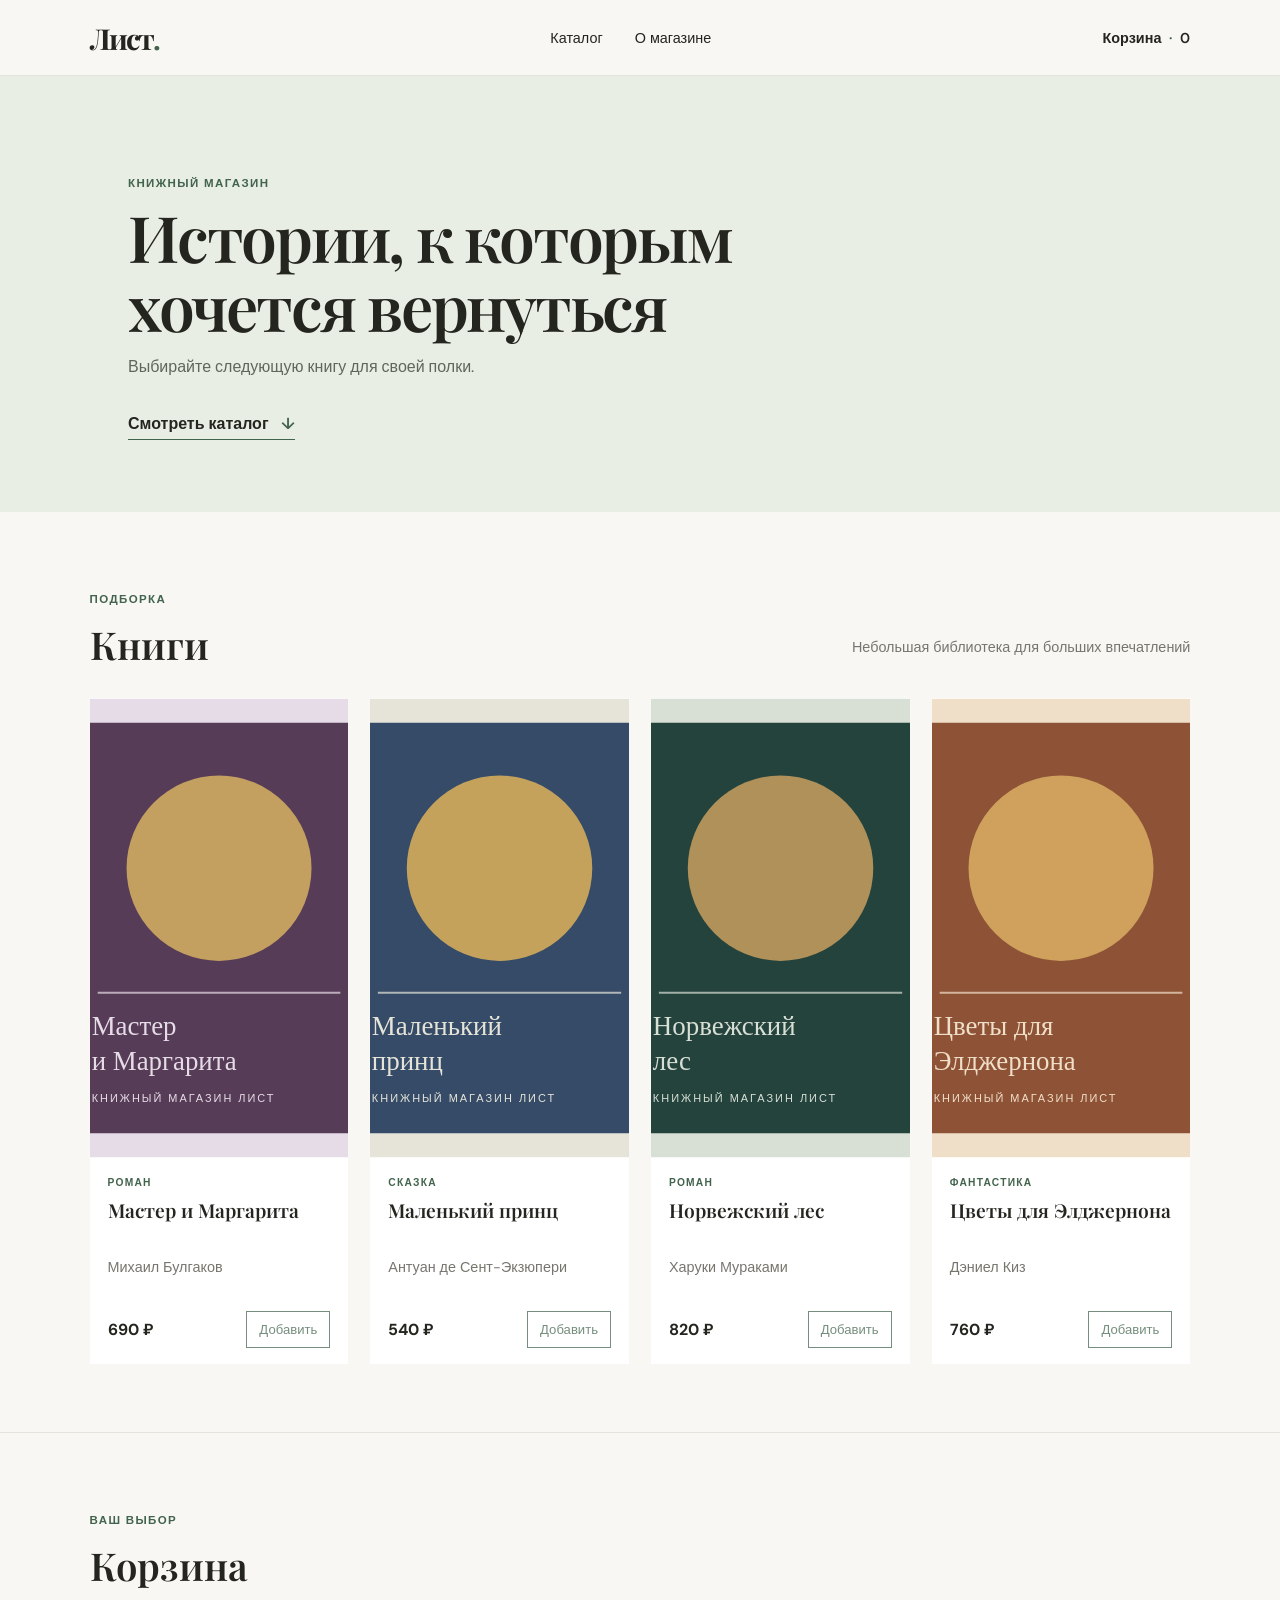
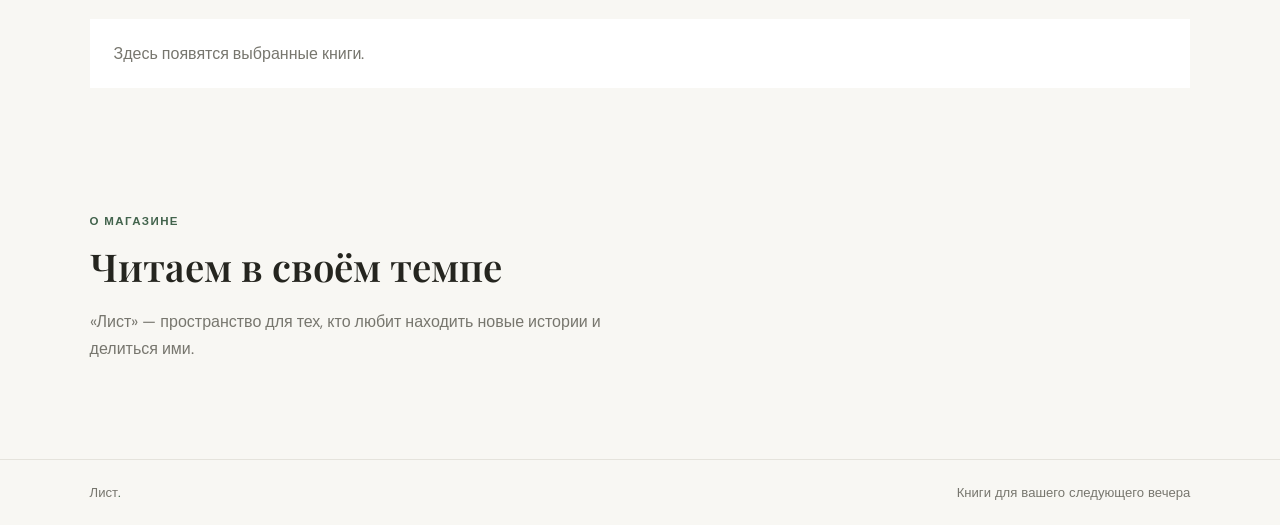
==== lab1-books-shop/index.html @ c4b5d577 "feat: scaffold semantic bookstore storefront" ====
<!doctype html>
<html lang="ru">
  <head>
    <meta charset="utf-8">
    <meta name="viewport" content="width=device-width, initial-scale=1">
    <meta name="description" content="Каталог книжного магазина Лист.">
    <title>Лист — книжный магазин</title>
    <link rel="icon" href="assets/favicon.svg" type="image/svg+xml">
    <link rel="stylesheet" href="css/styles.css">
    <script src="js/data.js" defer></script>
    <script src="js/app.js" defer></script>
  </head>
  <body>
    <header class="site-header">
      <a class="brand" href="#top" aria-label="Лист — на главную">Лист<span aria-hidden="true">.</span></a>
      <nav aria-label="Основная навигация">
        <a href="#catalog">Каталог</a>
        <a href="#about">О магазине</a>
      </nav>
      <a class="cart-link" href="#cart">Корзина <span aria-hidden="true">·</span> <span id="cart-count">0</span></a>
    </header>

    <main id="top">
      <section class="intro" aria-labelledby="intro-title">
        <p class="eyebrow">Книжный магазин</p>
        <h1 id="intro-title">Истории, к которым хочется вернуться</h1>
        <p>Выбирайте следующую книгу для своей полки.</p>
        <a class="text-link" href="#catalog">Смотреть каталог <span aria-hidden="true">↓</span></a>
      </section>

      <section class="catalog section-wrap" id="catalog" aria-labelledby="catalog-title">
        <div class="section-heading">
          <div><p class="eyebrow">Подборка</p><h2 id="catalog-title">Книги</h2></div>
          <p class="muted">Небольшая библиотека для больших впечатлений</p>
        </div>
        <div class="book-grid" id="book-list" aria-live="polite"></div>
      </section>

      <section class="cart section-wrap" id="cart" aria-labelledby="cart-title">
        <div class="section-heading"><div><p class="eyebrow">Ваш выбор</p><h2 id="cart-title">Корзина</h2></div></div>
        <p class="cart-placeholder">Здесь появятся выбранные книги.</p>
      </section>

      <section class="about section-wrap" id="about" aria-labelledby="about-title">
        <p class="eyebrow">О магазине</p>
        <h2 id="about-title">Читаем в своём темпе</h2>
        <p>«Лист» — пространство для тех, кто любит находить новые истории и делиться ими.</p>
      </section>
    </main>

    <footer class="site-footer"><span>Лист<span aria-hidden="true">.</span></span><span>Книги для вашего следующего вечера</span></footer>
  </body>
</html>
---- lab1-books-shop/css/styles.css ----
@import url('https://fonts.googleapis.com/css2?family=DM+Sans:wght@400;500;600;700&family=Playfair+Display:wght@500;600;700&display=swap');

:root { color-scheme: light; --ink: #25251f; --muted: #77766e; --paper: #f8f7f3; --accent: #42634c; --line: #e5e3dc; }
* { box-sizing: border-box; }
html { scroll-behavior: smooth; }
body { margin: 0; background: var(--paper); color: var(--ink); font-family: "DM Sans", sans-serif; }
a { color: inherit; text-decoration: none; }
.site-header { min-height: 76px; padding: 0 7vw; display: flex; align-items: center; justify-content: space-between; border-bottom: 1px solid var(--line); }
.brand { font: 700 1.8rem "Playfair Display", serif; letter-spacing: -.06em; }
.brand span, .site-footer span:first-child span { color: var(--accent); }
nav { display: flex; gap: 2rem; font-size: .9rem; }
.cart-link { font-size: .9rem; font-weight: 600; }
.cart-link span:first-child { color: var(--accent); padding: 0 .25rem; }
.intro { min-height: 390px; padding: 88px 10vw 72px; background: #e9eee5; }
.intro h1 { max-width: 670px; margin: 10px 0 16px; font: 600 clamp(2.4rem, 5vw, 4.5rem)/1.08 "Playfair Display", serif; letter-spacing: -.035em; }
.intro > p:not(.eyebrow) { color: #5f665b; }
.eyebrow, .book-genre { color: var(--accent); font-size: .72rem; font-weight: 700; letter-spacing: .12em; text-transform: uppercase; }
.text-link { display: inline-block; margin-top: 20px; font-weight: 600; border-bottom: 1px solid var(--accent); padding-bottom: 5px; }
.text-link span { margin-left: 8px; color: var(--accent); }
.section-wrap { padding: 68px 7vw; }
.section-heading { display: flex; align-items: end; justify-content: space-between; margin-bottom: 28px; }
h2 { margin: 5px 0 0; font: 600 clamp(2rem, 3vw, 2.7rem) "Playfair Display", serif; }
.muted, .book-author { color: var(--muted); font-size: .9rem; }
.book-grid { display: grid; grid-template-columns: repeat(4, minmax(0, 1fr)); gap: 22px; }
.book-card { min-width: 0; background: #fff; }
.book-cover { display: block; width: 100%; aspect-ratio: 360 / 460; object-fit: cover; }
.book-details { padding: 18px 18px 16px; }
.book-genre { margin: 0 0 9px; font-size: .64rem; }
.book-details h3 { min-height: 2.7em; margin: 0; font: 600 1.2rem/1.3 "Playfair Display", serif; }
.book-author { min-height: 2.5em; margin: 7px 0 18px; line-height: 1.4; }
.book-footer { display: flex; align-items: center; justify-content: space-between; gap: 8px; }
.book-price { font-weight: 700; }
button { padding: 9px 12px; border: 1px solid var(--accent); background: transparent; color: var(--accent); font: inherit; font-size: .82rem; }
button:disabled { cursor: default; opacity: .72; }
.cart { border-top: 1px solid var(--line); }
.cart-placeholder { padding: 24px; background: #fff; color: var(--muted); }
.about { padding-top: 30px; padding-bottom: 80px; }
.about h2 { margin-bottom: 12px; }
.about > p:last-child { max-width: 520px; color: var(--muted); line-height: 1.7; }
.site-footer { padding: 24px 7vw; display: flex; justify-content: space-between; border-top: 1px solid var(--line); color: var(--muted); font-size: .82rem; }
@media (max-width: 900px) { .book-grid { grid-template-columns: repeat(2, minmax(0, 1fr)); } .intro { min-height: 340px; } }
@media (max-width: 560px) { .site-header { min-height: 66px; padding: 0 5vw; } nav { gap: .85rem; font-size: .8rem; } .brand { font-size: 1.5rem; } .cart-link { font-size: .8rem; } .intro { min-height: 320px; padding: 70px 7vw 54px; } .section-wrap { padding: 52px 5vw; } .section-heading { align-items: start; gap: 12px; flex-direction: column; } .muted { margin: 0; } .book-grid { gap: 12px; } .book-details { padding: 13px 12px; } .book-details h3 { font-size: 1.05rem; } .book-author { font-size: .8rem; } .book-footer { align-items: start; flex-direction: column; } button { width: 100%; } .site-footer { padding: 20px 5vw; gap: 10px; flex-direction: column; } }
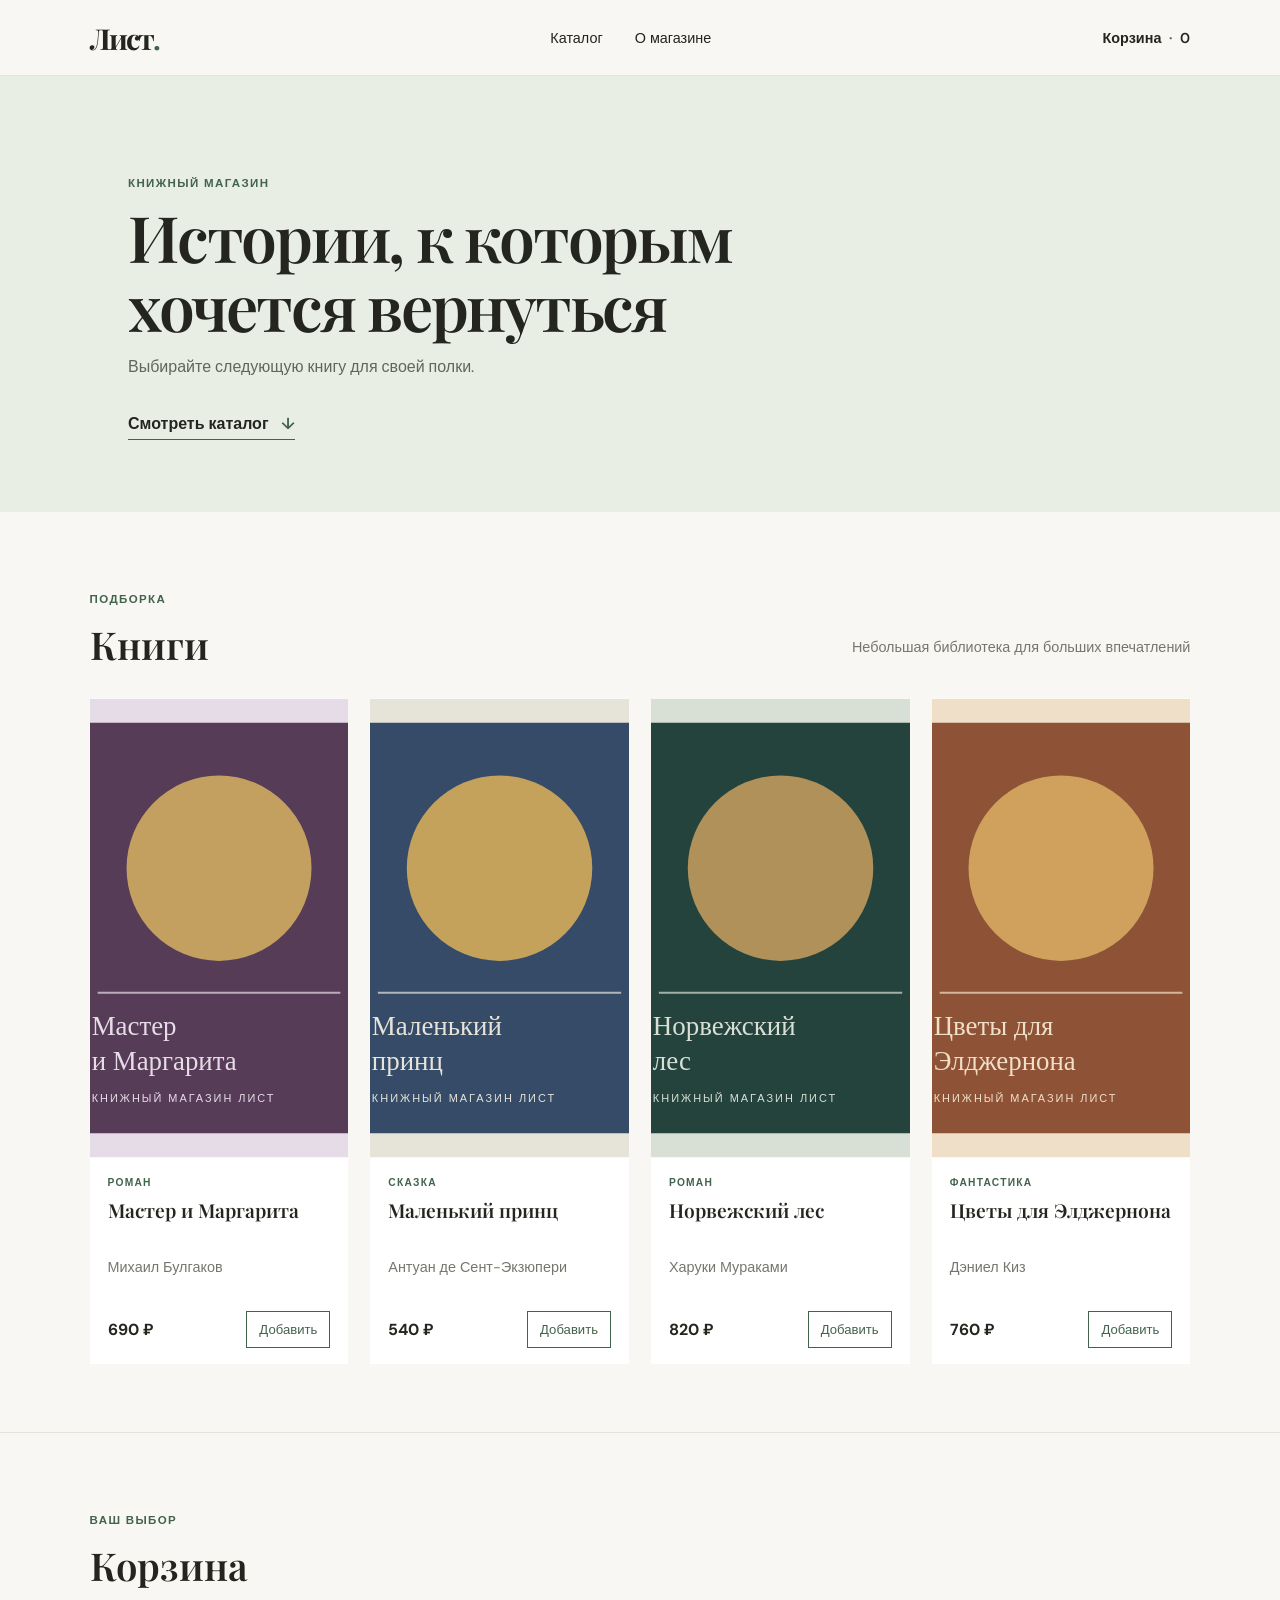
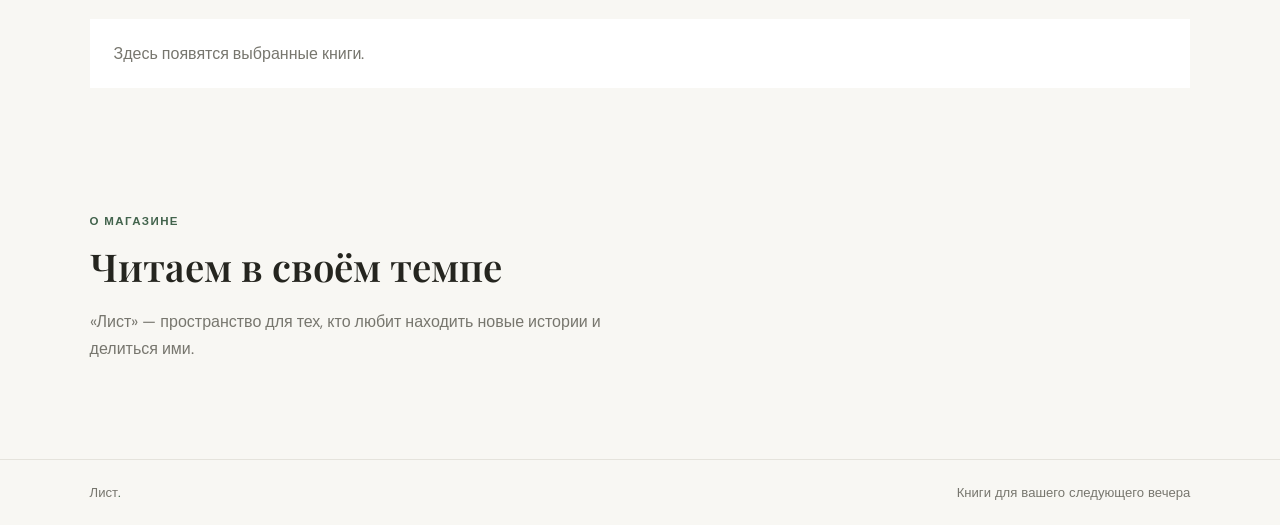
==== commit b5114eda: "feat: add responsive book catalog and cart counter" ====
--- a/lab1-books-shop/index.html
+++ b/lab1-books-shop/index.html
@@ -17,7 +17,7 @@
         <a href="#catalog">Каталог</a>
         <a href="#about">О магазине</a>
       </nav>
-      <a class="cart-link" href="#cart">Корзина <span aria-hidden="true">·</span> <span id="cart-count">0</span></a>
+      <a class="cart-link" href="#cart">Корзина <span aria-hidden="true">·</span> <span id="cart-count" aria-label="Товаров в корзине" aria-live="polite">0</span></a>
     </header>
 
     <main id="top">
@@ -33,12 +33,12 @@
           <div><p class="eyebrow">Подборка</p><h2 id="catalog-title">Книги</h2></div>
           <p class="muted">Небольшая библиотека для больших впечатлений</p>
         </div>
-        <div class="book-grid" id="book-list" aria-live="polite"></div>
+        <div class="book-grid" id="book-list"></div>
       </section>
 
       <section class="cart section-wrap" id="cart" aria-labelledby="cart-title">
         <div class="section-heading"><div><p class="eyebrow">Ваш выбор</p><h2 id="cart-title">Корзина</h2></div></div>
-        <p class="cart-placeholder">Здесь появятся выбранные книги.</p>
+        <p class="cart-placeholder" id="cart-status" role="status" aria-live="polite">Здесь появятся выбранные книги.</p>
       </section>
 
       <section class="about section-wrap" id="about" aria-labelledby="about-title">
--- a/lab1-books-shop/css/styles.css
+++ b/lab1-books-shop/css/styles.css
@@ -21,17 +21,19 @@
 .section-heading { display: flex; align-items: end; justify-content: space-between; margin-bottom: 28px; }
 h2 { margin: 5px 0 0; font: 600 clamp(2rem, 3vw, 2.7rem) "Playfair Display", serif; }
 .muted, .book-author { color: var(--muted); font-size: .9rem; }
-.book-grid { display: grid; grid-template-columns: repeat(4, minmax(0, 1fr)); gap: 22px; }
-.book-card { min-width: 0; background: #fff; }
+.book-grid { display: grid; grid-template-columns: repeat(auto-fit, minmax(min(100%, 220px), 1fr)); gap: 22px; }
+.book-card { min-width: 0; display: flex; flex-direction: column; background: #fff; }
 .book-cover { display: block; width: 100%; aspect-ratio: 360 / 460; object-fit: cover; }
-.book-details { padding: 18px 18px 16px; }
+.book-details { flex: 1; display: flex; flex-direction: column; padding: 18px 18px 16px; }
 .book-genre { margin: 0 0 9px; font-size: .64rem; }
 .book-details h3 { min-height: 2.7em; margin: 0; font: 600 1.2rem/1.3 "Playfair Display", serif; }
 .book-author { min-height: 2.5em; margin: 7px 0 18px; line-height: 1.4; }
 .book-footer { display: flex; align-items: center; justify-content: space-between; gap: 8px; }
 .book-price { font-weight: 700; }
-button { padding: 9px 12px; border: 1px solid var(--accent); background: transparent; color: var(--accent); font: inherit; font-size: .82rem; }
-button:disabled { cursor: default; opacity: .72; }
+button { padding: 9px 12px; border: 1px solid var(--accent); background: transparent; color: var(--accent); font: inherit; font-size: .82rem; cursor: pointer; transition: background-color .18s, color .18s; }
+button:hover, button:focus-visible { background: var(--accent); color: #fff; }
+button:focus-visible, a:focus-visible { outline: 3px solid #bb8b45; outline-offset: 3px; }
+.book-footer { margin-top: auto; }
 .cart { border-top: 1px solid var(--line); }
 .cart-placeholder { padding: 24px; background: #fff; color: var(--muted); }
 .about { padding-top: 30px; padding-bottom: 80px; }
@@ -39,4 +41,5 @@
 .about > p:last-child { max-width: 520px; color: var(--muted); line-height: 1.7; }
 .site-footer { padding: 24px 7vw; display: flex; justify-content: space-between; border-top: 1px solid var(--line); color: var(--muted); font-size: .82rem; }
 @media (max-width: 900px) { .book-grid { grid-template-columns: repeat(2, minmax(0, 1fr)); } .intro { min-height: 340px; } }
-@media (max-width: 560px) { .site-header { min-height: 66px; padding: 0 5vw; } nav { gap: .85rem; font-size: .8rem; } .brand { font-size: 1.5rem; } .cart-link { font-size: .8rem; } .intro { min-height: 320px; padding: 70px 7vw 54px; } .section-wrap { padding: 52px 5vw; } .section-heading { align-items: start; gap: 12px; flex-direction: column; } .muted { margin: 0; } .book-grid { gap: 12px; } .book-details { padding: 13px 12px; } .book-details h3 { font-size: 1.05rem; } .book-author { font-size: .8rem; } .book-footer { align-items: start; flex-direction: column; } button { width: 100%; } .site-footer { padding: 20px 5vw; gap: 10px; flex-direction: column; } }
+@media (max-width: 560px) { .site-header { min-height: 66px; padding: 0 5vw; } nav { gap: .85rem; font-size: .8rem; } .brand { font-size: 1.5rem; } .cart-link { font-size: .8rem; } .intro { min-height: 320px; padding: 70px 7vw 54px; } .section-wrap { padding: 52px 5vw; } .section-heading { align-items: start; gap: 12px; flex-direction: column; } .muted { margin: 0; } .book-grid { gap: 12px; grid-template-columns: repeat(2, minmax(0, 1fr)); } .book-details { padding: 13px 12px; } .book-details h3 { font-size: 1.05rem; } .book-author { font-size: .8rem; } .book-footer { align-items: start; flex-direction: column; } button { width: 100%; } .site-footer { padding: 20px 5vw; gap: 10px; flex-direction: column; } }
+@media (max-width: 360px) { .book-grid { grid-template-columns: 1fr; } }
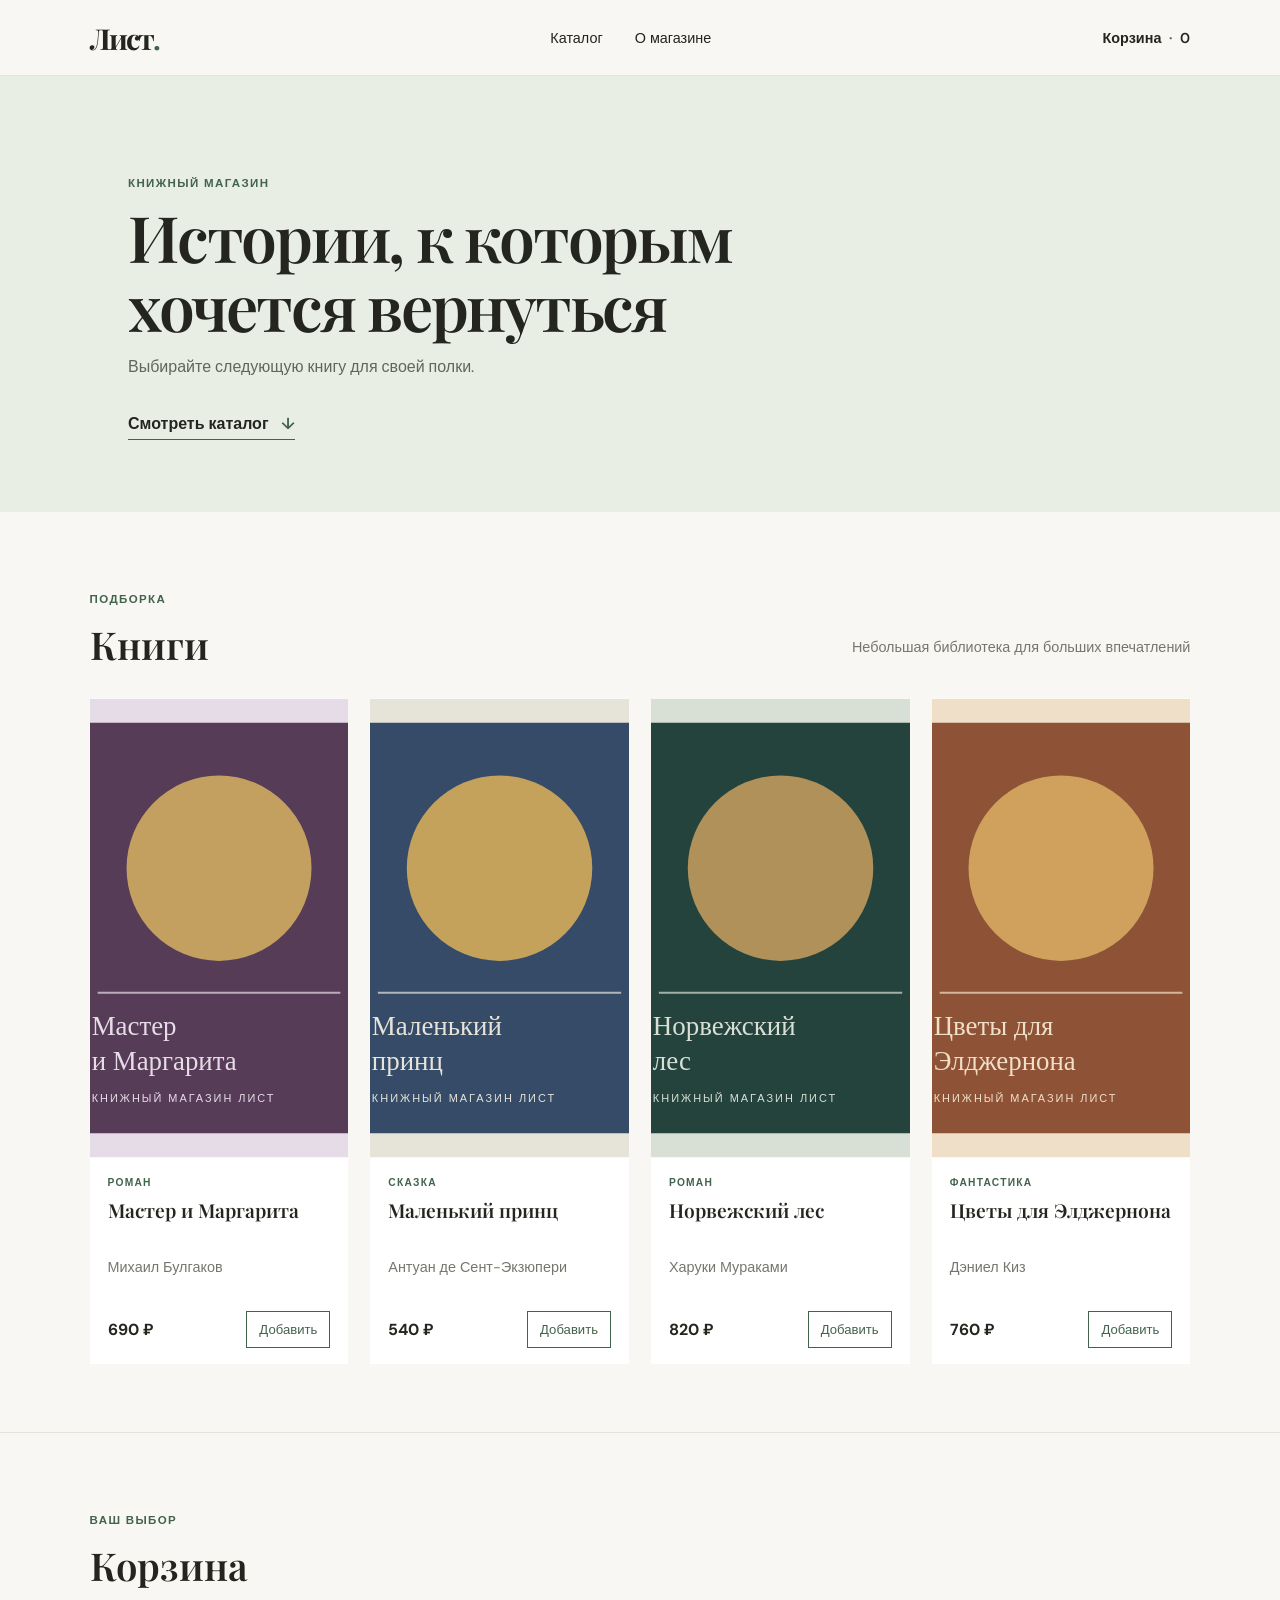
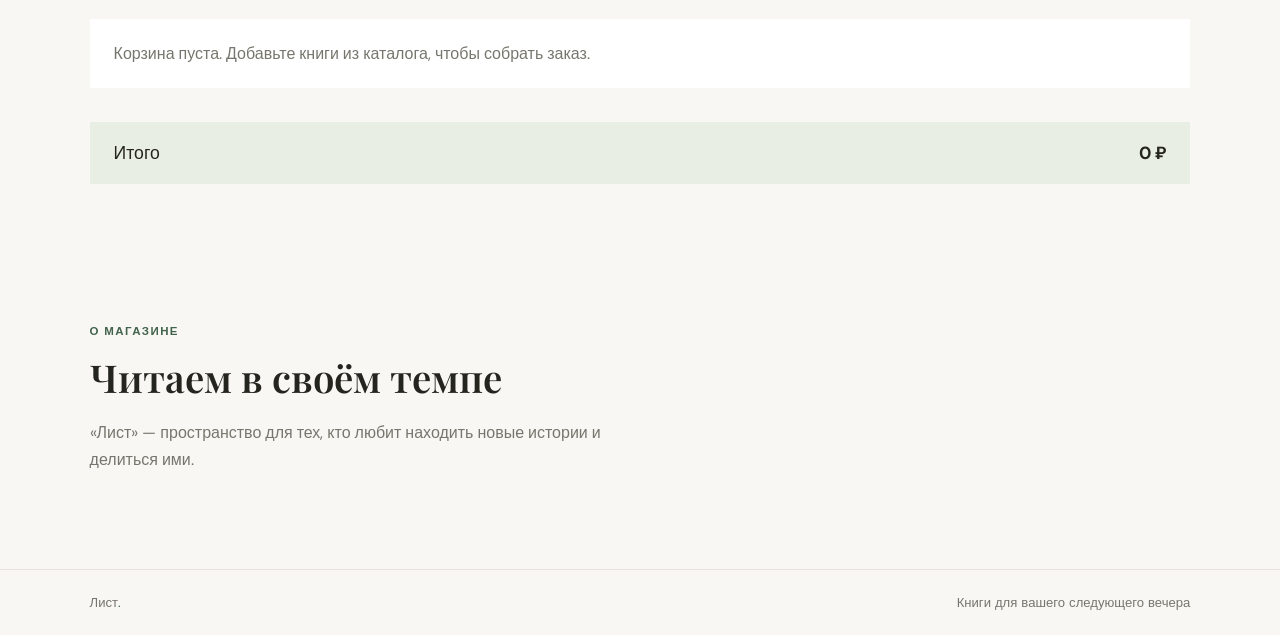
==== commit 0f3a8f2b: "feat: implement persistent interactive book cart" ====
--- a/lab1-books-shop/index.html
+++ b/lab1-books-shop/index.html
@@ -38,7 +38,10 @@
 
       <section class="cart section-wrap" id="cart" aria-labelledby="cart-title">
         <div class="section-heading"><div><p class="eyebrow">Ваш выбор</p><h2 id="cart-title">Корзина</h2></div></div>
-        <p class="cart-placeholder" id="cart-status" role="status" aria-live="polite">Здесь появятся выбранные книги.</p>
+        <p class="cart-placeholder" id="cart-status">Корзина пуста. Добавьте книги из каталога, чтобы собрать заказ.</p>
+        <ul class="cart-items" id="cart-items" aria-label="Книги в корзине"></ul>
+        <div class="cart-summary" hidden><span>Итого</span><strong id="cart-total">0 ₽</strong></div>
+        <p class="cart-feedback" id="cart-feedback" role="status" aria-live="polite" aria-atomic="true"></p>
       </section>
 
       <section class="about section-wrap" id="about" aria-labelledby="about-title">
--- a/lab1-books-shop/css/styles.css
+++ b/lab1-books-shop/css/styles.css
@@ -36,10 +36,23 @@
 .book-footer { margin-top: auto; }
 .cart { border-top: 1px solid var(--line); }
 .cart-placeholder { padding: 24px; background: #fff; color: var(--muted); }
+.cart-items { display: grid; gap: 12px; margin: 0; padding: 0; list-style: none; }
+.cart-item { display: grid; grid-template-columns: minmax(180px, 1fr) auto auto auto; align-items: center; gap: 20px; padding: 20px 24px; background: #fff; }
+.cart-item-description h3 { margin: 0 0 6px; font: 600 1.1rem "Playfair Display", serif; }
+.cart-item-description p { margin: 0; color: var(--muted); font-size: .85rem; }
+.cart-item-controls { display: flex; align-items: center; gap: 12px; }
+.cart-item-controls button { width: 38px; height: 38px; padding: 0; font-size: 1.1rem; }
+.cart-item-controls button:disabled { cursor: not-allowed; opacity: .45; }
+.cart-quantity { min-width: 1.5em; text-align: center; font-weight: 600; }
+.cart-line-total { white-space: nowrap; }
+.remove-button { color: #8a3f35; border-color: #a45a4f; }
+.remove-button:hover, .remove-button:focus-visible { background: #8a3f35; }
+.cart-summary { display: flex; justify-content: space-between; margin-top: 18px; padding: 20px 24px; background: #e9eee5; font-size: 1.1rem; }
+.cart-feedback { min-height: 1.3em; margin: 12px 0 0; color: var(--accent); font-size: .9rem; }
 .about { padding-top: 30px; padding-bottom: 80px; }
 .about h2 { margin-bottom: 12px; }
 .about > p:last-child { max-width: 520px; color: var(--muted); line-height: 1.7; }
 .site-footer { padding: 24px 7vw; display: flex; justify-content: space-between; border-top: 1px solid var(--line); color: var(--muted); font-size: .82rem; }
-@media (max-width: 900px) { .book-grid { grid-template-columns: repeat(2, minmax(0, 1fr)); } .intro { min-height: 340px; } }
-@media (max-width: 560px) { .site-header { min-height: 66px; padding: 0 5vw; } nav { gap: .85rem; font-size: .8rem; } .brand { font-size: 1.5rem; } .cart-link { font-size: .8rem; } .intro { min-height: 320px; padding: 70px 7vw 54px; } .section-wrap { padding: 52px 5vw; } .section-heading { align-items: start; gap: 12px; flex-direction: column; } .muted { margin: 0; } .book-grid { gap: 12px; grid-template-columns: repeat(2, minmax(0, 1fr)); } .book-details { padding: 13px 12px; } .book-details h3 { font-size: 1.05rem; } .book-author { font-size: .8rem; } .book-footer { align-items: start; flex-direction: column; } button { width: 100%; } .site-footer { padding: 20px 5vw; gap: 10px; flex-direction: column; } }
+@media (max-width: 900px) { .book-grid { grid-template-columns: repeat(2, minmax(0, 1fr)); } .intro { min-height: 340px; } .cart-item { grid-template-columns: minmax(140px, 1fr) auto auto; gap: 14px; } .remove-button { grid-column: 2 / 4; justify-self: end; } }
+@media (max-width: 560px) { .site-header { min-height: 66px; padding: 0 5vw; } nav { gap: .85rem; font-size: .8rem; } .brand { font-size: 1.5rem; } .cart-link { font-size: .8rem; } .intro { min-height: 320px; padding: 70px 7vw 54px; } .section-wrap { padding: 52px 5vw; } .section-heading { align-items: start; gap: 12px; flex-direction: column; } .muted { margin: 0; } .book-grid { gap: 12px; grid-template-columns: repeat(2, minmax(0, 1fr)); } .book-details { padding: 13px 12px; } .book-details h3 { font-size: 1.05rem; } .book-author { font-size: .8rem; } .book-footer { align-items: start; flex-direction: column; } button { width: 100%; } .cart-item { grid-template-columns: 1fr auto; gap: 14px; padding: 18px; } .cart-item-description { grid-column: 1 / -1; } .cart-item-controls { grid-column: 1; } .cart-line-total { grid-column: 2; grid-row: 2; } .remove-button { grid-column: 1 / -1; justify-self: stretch; } .site-footer { padding: 20px 5vw; gap: 10px; flex-direction: column; } }
 @media (max-width: 360px) { .book-grid { grid-template-columns: 1fr; } }
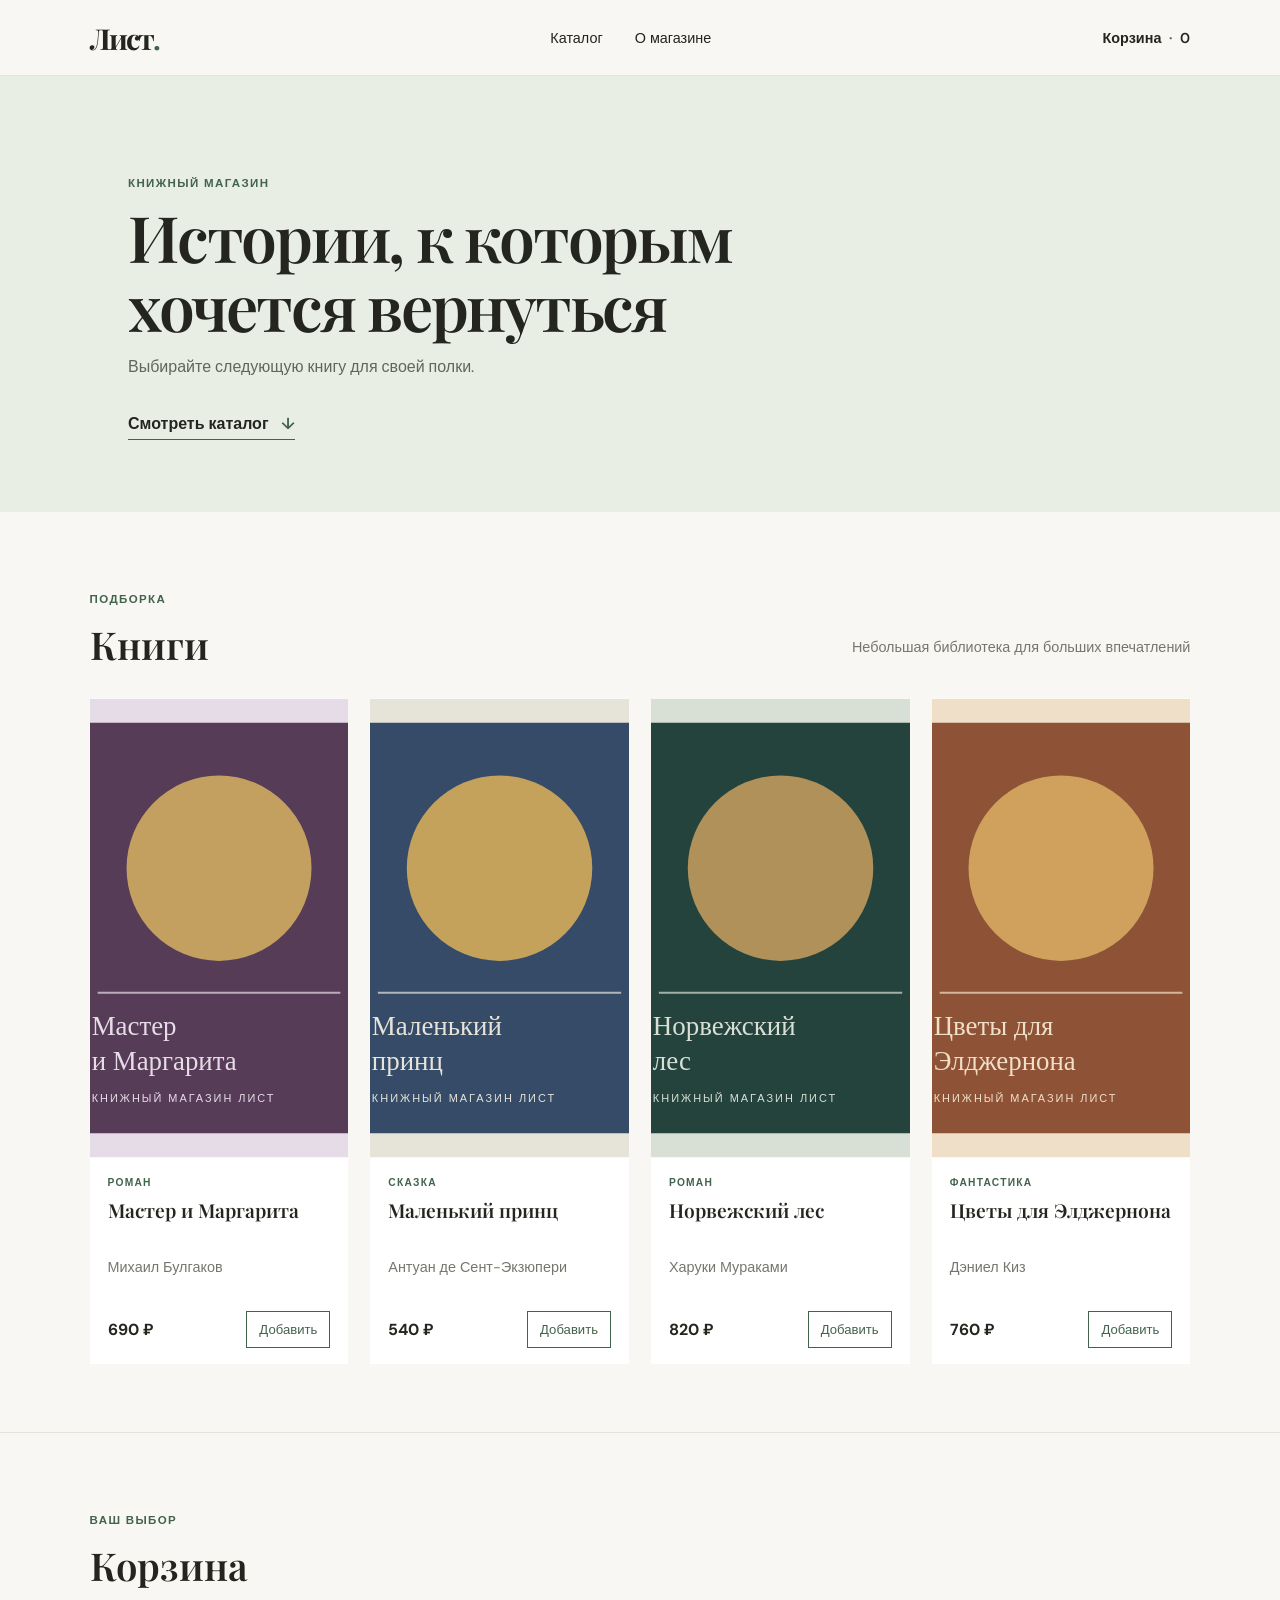
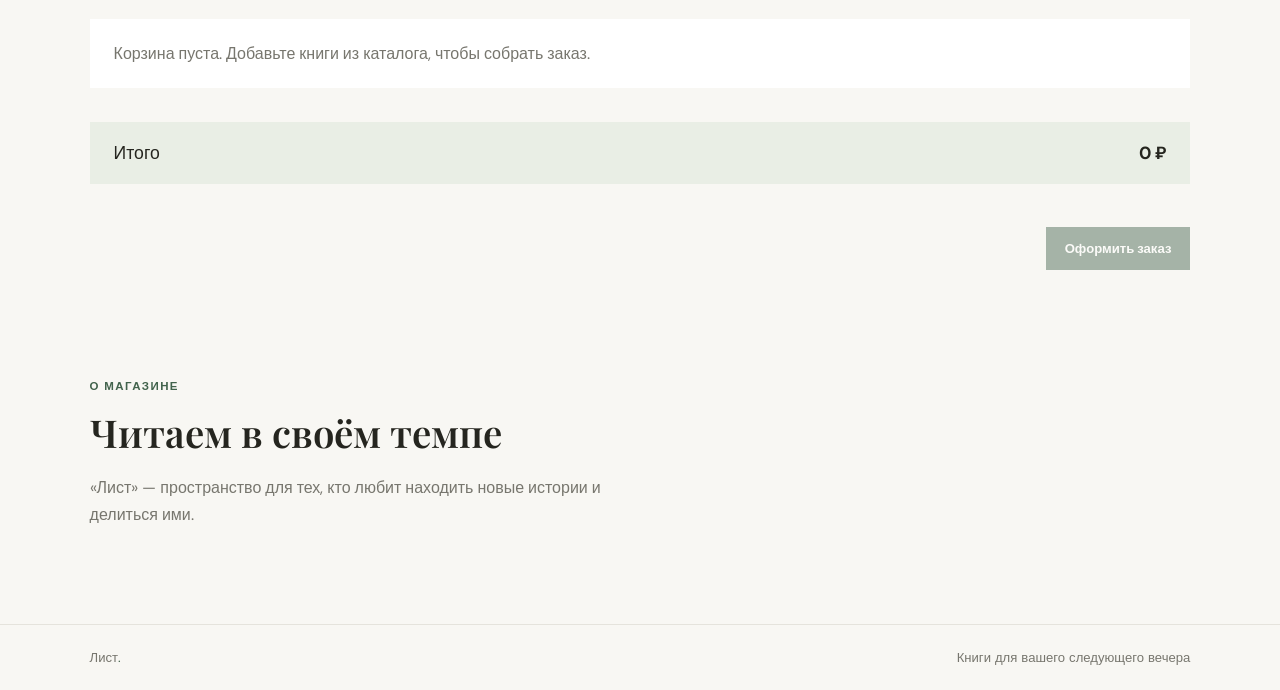
==== commit 7a99177c: "feat: complete bookstore checkout and lab report" ====
--- a/lab1-books-shop/index.html
+++ b/lab1-books-shop/index.html
@@ -42,6 +42,18 @@
         <ul class="cart-items" id="cart-items" aria-label="Книги в корзине"></ul>
         <div class="cart-summary" hidden><span>Итого</span><strong id="cart-total">0 ₽</strong></div>
         <p class="cart-feedback" id="cart-feedback" role="status" aria-live="polite" aria-atomic="true"></p>
+        <div class="checkout-actions"><button class="checkout-button" id="checkout-open" type="button" disabled>Оформить заказ</button></div>
+        <form class="order-form" id="order-form" hidden novalidate aria-labelledby="order-title">
+          <h3 id="order-title">Доставка</h3>
+          <div class="order-fields">
+            <label>Имя<input name="firstName" autocomplete="given-name" required minlength="2" maxlength="50" pattern="[\p{L} '’ʼ-]+" title="Используйте буквы, пробел, дефис или апостроф"></label>
+            <label>Фамилия<input name="lastName" autocomplete="family-name" required minlength="2" maxlength="60" pattern="[\p{L} '’ʼ-]+" title="Используйте буквы, пробел, дефис или апостроф"></label>
+            <label class="address-field">Адрес доставки<input name="address" autocomplete="street-address" required minlength="8" maxlength="160"></label>
+            <label>Контактный телефон<input name="phone" type="tel" autocomplete="tel" inputmode="tel" required minlength="7" maxlength="20" pattern="[+0-9() -]+" placeholder="+7 900 123-45-67"></label>
+          </div>
+          <p class="form-feedback" id="form-feedback" role="alert" aria-live="polite"></p>
+          <button class="submit-order" type="submit">Создать заказ</button>
+        </form>
       </section>
 
       <section class="about section-wrap" id="about" aria-labelledby="about-title">
--- a/lab1-books-shop/css/styles.css
+++ b/lab1-books-shop/css/styles.css
@@ -49,10 +49,25 @@
 .remove-button:hover, .remove-button:focus-visible { background: #8a3f35; }
 .cart-summary { display: flex; justify-content: space-between; margin-top: 18px; padding: 20px 24px; background: #e9eee5; font-size: 1.1rem; }
 .cart-feedback { min-height: 1.3em; margin: 12px 0 0; color: var(--accent); font-size: .9rem; }
+.checkout-actions { display: flex; justify-content: flex-end; margin-top: 12px; }
+.checkout-button, .submit-order { padding: 12px 18px; background: var(--accent); color: #fff; font-weight: 600; }
+.checkout-button:disabled { cursor: not-allowed; opacity: .45; }
+.order-form { margin-top: 22px; padding: 24px; background: #fff; }
+.order-form[hidden] { display: none; }
+.order-form h3 { margin: 0 0 18px; font: 600 1.35rem "Playfair Display", serif; }
+.order-fields { display: grid; grid-template-columns: repeat(2, minmax(0, 1fr)); gap: 16px; }
+.order-fields label { display: grid; gap: 7px; color: var(--muted); font-size: .85rem; font-weight: 600; }
+.order-fields input { width: 100%; min-height: 44px; padding: 10px 12px; border: 1px solid var(--line); border-radius: 0; background: var(--paper); color: var(--ink); font: inherit; }
+.order-fields input:focus-visible { outline: 3px solid #bb8b45; outline-offset: 2px; }
+.order-fields input:invalid:not(:placeholder-shown) { border-color: #a45a4f; }
+.address-field { grid-column: 1 / -1; }
+.form-feedback { min-height: 1.3em; margin: 14px 0; color: #8a3f35; font-size: .9rem; }
+.submit-order { min-width: 190px; }
+.submit-order:hover, .submit-order:focus-visible { background: #314d39; }
 .about { padding-top: 30px; padding-bottom: 80px; }
 .about h2 { margin-bottom: 12px; }
 .about > p:last-child { max-width: 520px; color: var(--muted); line-height: 1.7; }
 .site-footer { padding: 24px 7vw; display: flex; justify-content: space-between; border-top: 1px solid var(--line); color: var(--muted); font-size: .82rem; }
 @media (max-width: 900px) { .book-grid { grid-template-columns: repeat(2, minmax(0, 1fr)); } .intro { min-height: 340px; } .cart-item { grid-template-columns: minmax(140px, 1fr) auto auto; gap: 14px; } .remove-button { grid-column: 2 / 4; justify-self: end; } }
-@media (max-width: 560px) { .site-header { min-height: 66px; padding: 0 5vw; } nav { gap: .85rem; font-size: .8rem; } .brand { font-size: 1.5rem; } .cart-link { font-size: .8rem; } .intro { min-height: 320px; padding: 70px 7vw 54px; } .section-wrap { padding: 52px 5vw; } .section-heading { align-items: start; gap: 12px; flex-direction: column; } .muted { margin: 0; } .book-grid { gap: 12px; grid-template-columns: repeat(2, minmax(0, 1fr)); } .book-details { padding: 13px 12px; } .book-details h3 { font-size: 1.05rem; } .book-author { font-size: .8rem; } .book-footer { align-items: start; flex-direction: column; } button { width: 100%; } .cart-item { grid-template-columns: 1fr auto; gap: 14px; padding: 18px; } .cart-item-description { grid-column: 1 / -1; } .cart-item-controls { grid-column: 1; } .cart-line-total { grid-column: 2; grid-row: 2; } .remove-button { grid-column: 1 / -1; justify-self: stretch; } .site-footer { padding: 20px 5vw; gap: 10px; flex-direction: column; } }
+@media (max-width: 560px) { .site-header { min-height: 66px; padding: 0 5vw; } nav { gap: .85rem; font-size: .8rem; } .brand { font-size: 1.5rem; } .cart-link { font-size: .8rem; } .intro { min-height: 320px; padding: 70px 7vw 54px; } .section-wrap { padding: 52px 5vw; } .section-heading { align-items: start; gap: 12px; flex-direction: column; } .muted { margin: 0; } .book-grid { gap: 12px; grid-template-columns: repeat(2, minmax(0, 1fr)); } .book-details { padding: 13px 12px; } .book-details h3 { font-size: 1.05rem; } .book-author { font-size: .8rem; } .book-footer { align-items: start; flex-direction: column; } button { width: 100%; } .cart-item { grid-template-columns: 1fr auto; gap: 14px; padding: 18px; } .cart-item-description { grid-column: 1 / -1; } .cart-item-controls { grid-column: 1; } .cart-line-total { grid-column: 2; grid-row: 2; } .remove-button { grid-column: 1 / -1; justify-self: stretch; } .order-form { padding: 18px; } .order-fields { grid-template-columns: 1fr; } .address-field { grid-column: auto; } .checkout-actions { justify-content: stretch; } .checkout-button, .submit-order { width: 100%; } .site-footer { padding: 20px 5vw; gap: 10px; flex-direction: column; } }
 @media (max-width: 360px) { .book-grid { grid-template-columns: 1fr; } }
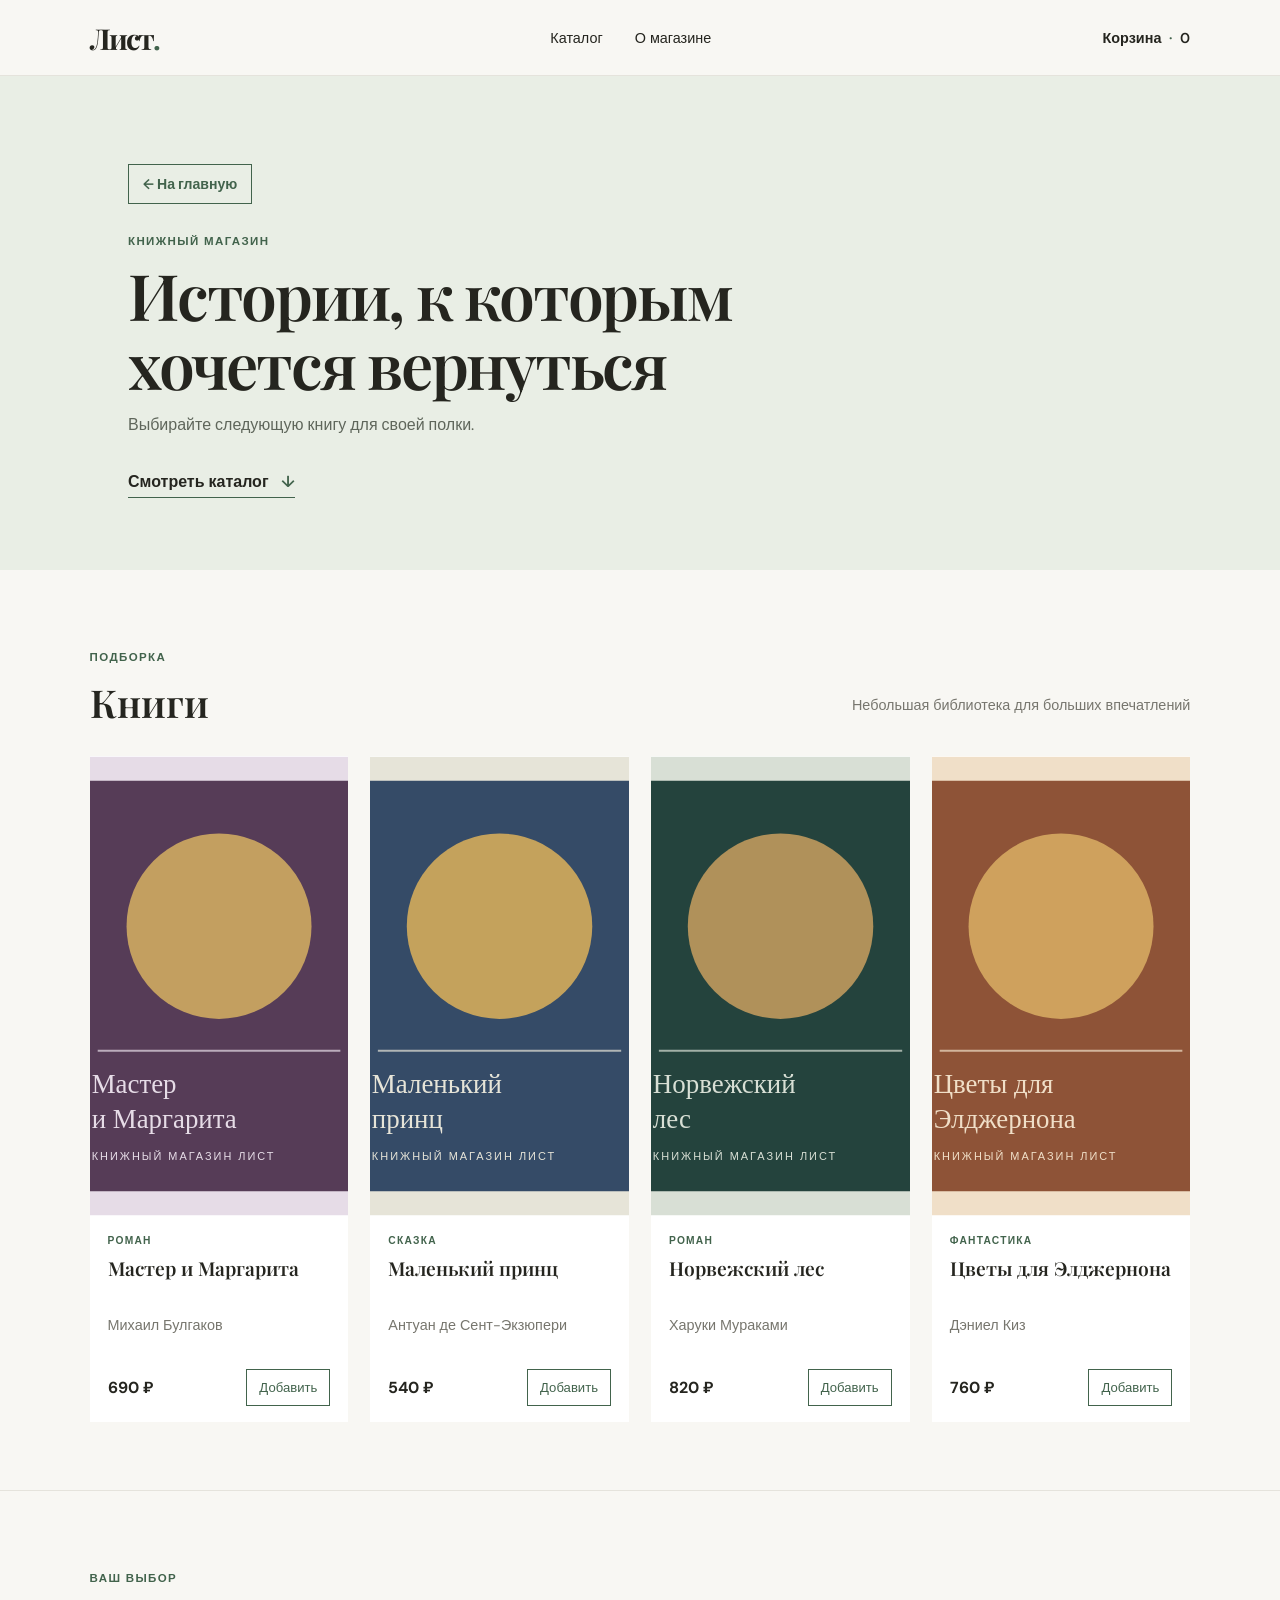
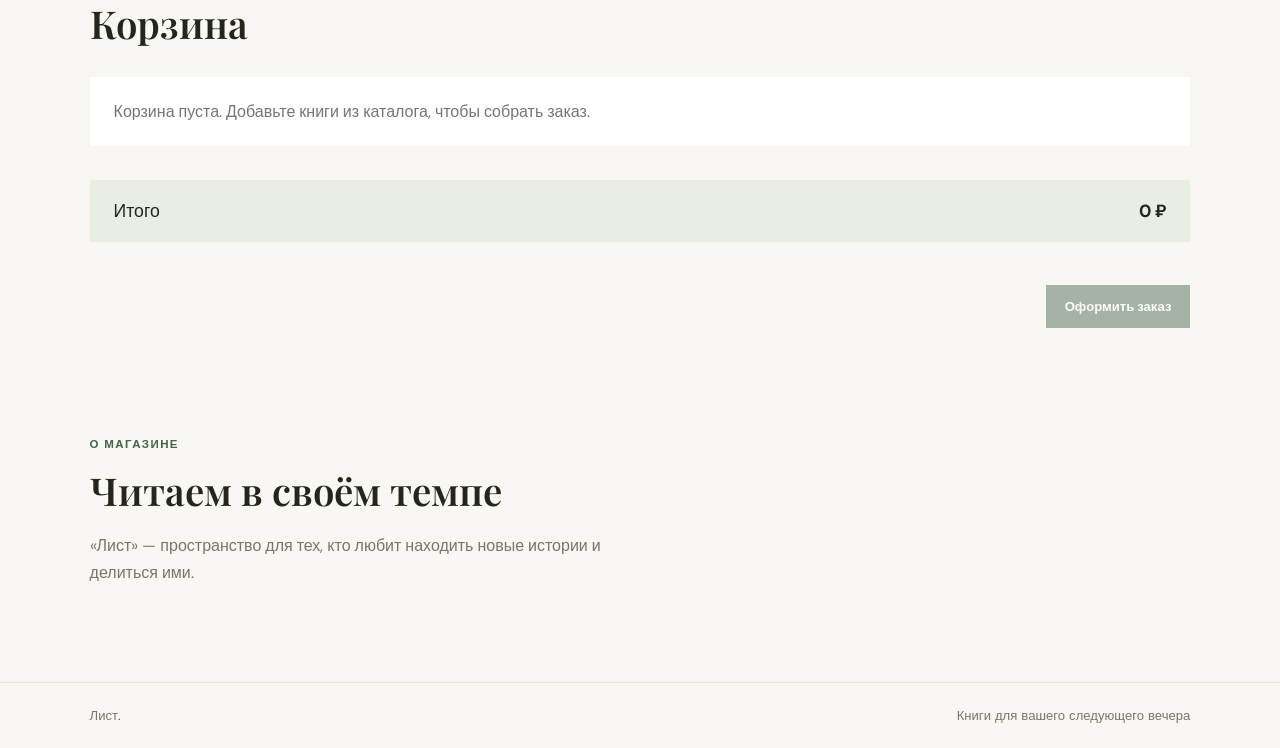
==== commit 9b456646: "feat: add home navigation to both labs" ====
--- a/lab1-books-shop/index.html
+++ b/lab1-books-shop/index.html
@@ -22,6 +22,7 @@
 
     <main id="top">
       <section class="intro" aria-labelledby="intro-title">
+        <a class="home-link" href="../">← На главную</a>
         <p class="eyebrow">Книжный магазин</p>
         <h1 id="intro-title">Истории, к которым хочется вернуться</h1>
         <p>Выбирайте следующую книгу для своей полки.</p>
--- a/lab1-books-shop/css/styles.css
+++ b/lab1-books-shop/css/styles.css
@@ -11,6 +11,8 @@
 nav { display: flex; gap: 2rem; font-size: .9rem; }
 .cart-link { font-size: .9rem; font-weight: 600; }
 .cart-link span:first-child { color: var(--accent); padding: 0 .25rem; }
+.home-link { display: inline-flex; align-items: center; min-height: 40px; margin-bottom: 18px; padding: 8px 14px; border: 1px solid var(--accent); color: var(--accent); font-size: .88rem; font-weight: 600; }
+.home-link:hover, .home-link:focus-visible { background: var(--accent); color: #fff; }
 .intro { min-height: 390px; padding: 88px 10vw 72px; background: #e9eee5; }
 .intro h1 { max-width: 670px; margin: 10px 0 16px; font: 600 clamp(2.4rem, 5vw, 4.5rem)/1.08 "Playfair Display", serif; letter-spacing: -.035em; }
 .intro > p:not(.eyebrow) { color: #5f665b; }
